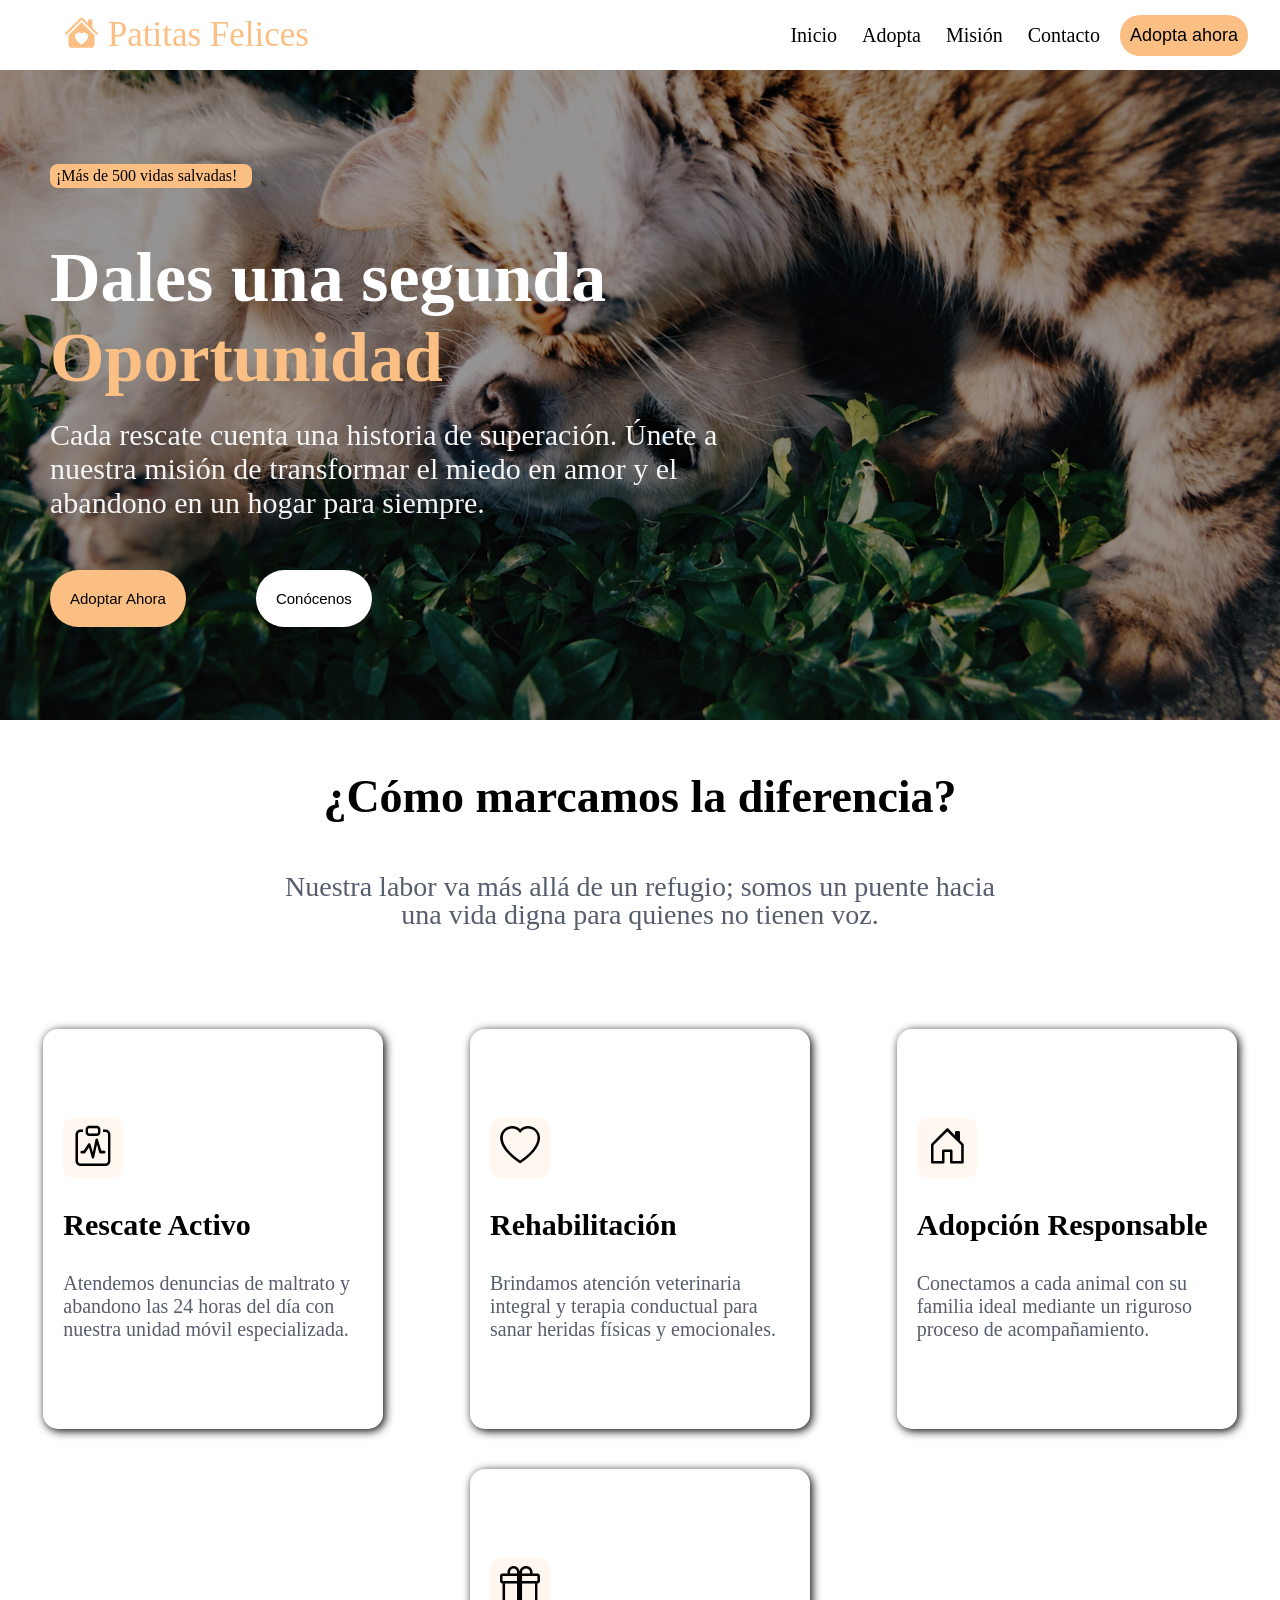
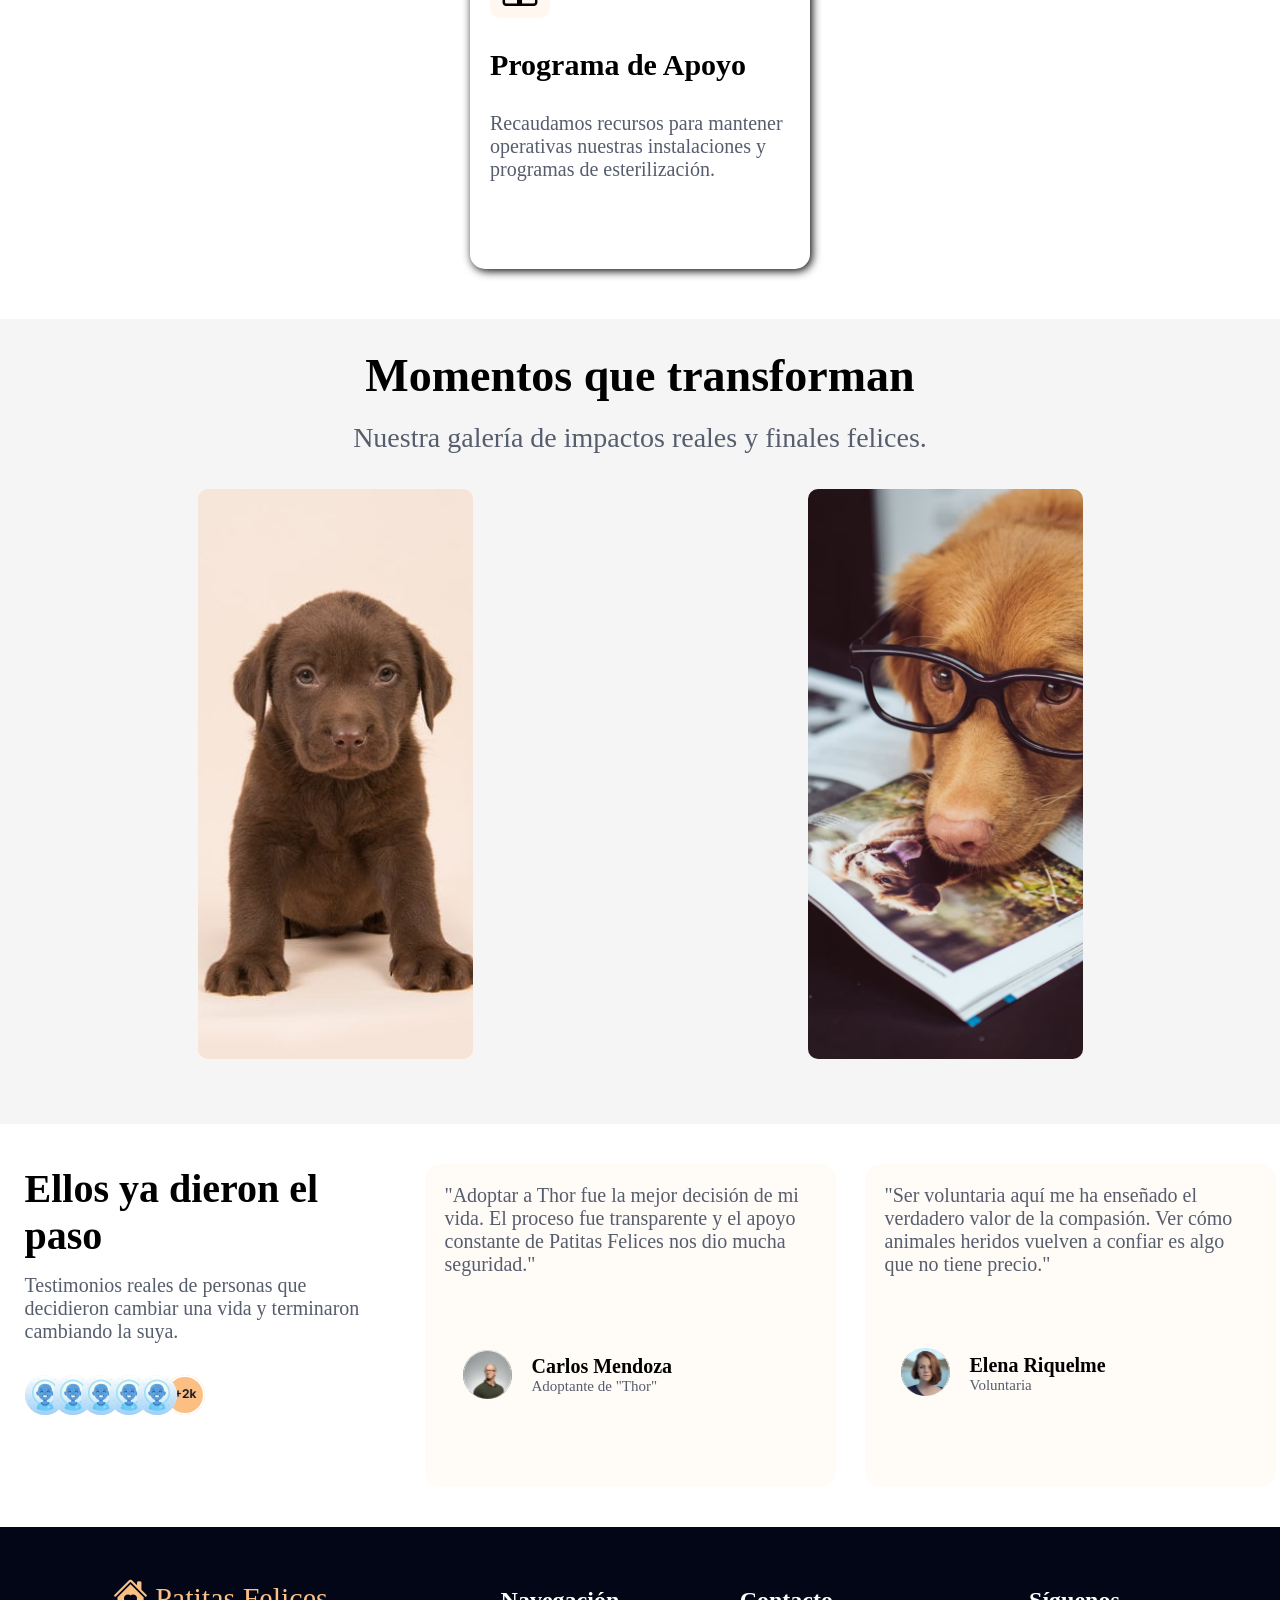
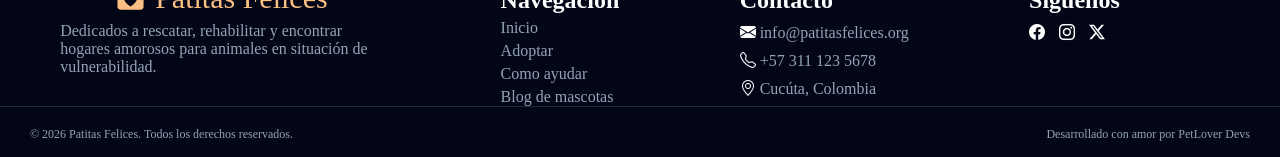
==== index.html @ 0e88d42f "Index Responsivo" ====
<!DOCTYPE html>
<html lang="es">

<head>
  <meta charset="UTF-8" />
  <meta name="viewport" content="width=device-width, initial-scale=1.0" />
  <link rel="stylesheet" href="/css/style.css" />
  <link rel="stylesheet" href="https://cdn.jsdelivr.net/npm/bootstrap-icons@1.13.1/font/bootstrap-icons.min.css" />
  <title>Patitas Felices</title>
</head>

<body>
  <header>
    <div class="titulo-nav">
        <i class="bi bi-house-heart-fill icon-nav"></i>
        Patitas Felices
      </div>
    <nav class="nav">
      
      <div class="enlaces-nav">
        <a href="index.html">Inicio</a>
        <a href="#">Adopta</a>
        <a href="mision.html#mision">Misión</a>
        <a href="#">Contacto</a>
      </div>

      <button class="btn-nav">Adopta ahora</button>
    </nav>

  </header>
  <div class="fondo-nav"></div>
  <main>
    <div class="img">
      <p class="p-1">¡Más de 500 vidas salvadas!</p>
      <h2 class="h2-1">Dales una segunda</h2>
      <h2 class="h2-2">Oportunidad</h2>
      <p class="p-2">
        Cada rescate cuenta una historia de superación. Únete a nuestra misión
        de transformar el miedo en amor y el abandono en un hogar para
        siempre.
      </p>
      <div class="cont-btn-main">
        <button class="btn-1">Adoptar Ahora</button>
        <button class="btn-2">Conócenos</button>
      </div>
    </div>

    <div class="cont-destacadas">
      <h2 class="titulo-principal">¿Cómo marcamos la diferencia?</h2>
      <p class="parrafo-principal">
        Nuestra labor va más allá de un refugio; somos un puente hacia una
        vida digna para quienes no tienen voz.
      </p>
      <div class="cont-tarjetas">
        <div class="tarjeta">
          <span><i class="bi bi-clipboard-pulse"></i></span>
          <h2>Rescate Activo</h2>
          <p>
            Atendemos denuncias de maltrato y abandono las 24 horas del día
            con nuestra unidad móvil especializada.
          </p>
        </div>
        <div class="tarjeta">
          <span><i class="bi bi-heart"></i></span>
          <h2>Rehabilitación</h2>
          <p>
            Brindamos atención veterinaria integral y terapia conductual para
            sanar heridas físicas y emocionales.
          </p>
        </div>

        <div class="tarjeta">
          <span><i class="bi bi-house-door"></i></span>
          <h2>Adopción Responsable</h2>
          <p>
            Conectamos a cada animal con su familia ideal mediante un riguroso
            proceso de acompañamiento.
          </p>
        </div>

        <div class="tarjeta">
          <span><i class="bi bi-gift"></i></span>
          <h2>Programa de Apoyo</h2>
          <p>
            Recaudamos recursos para mantener operativas nuestras
            instalaciones y programas de esterilización.
          </p>
        </div>
      </div>
    </div>
    <div class="cont-carrusel">

      <h2>Momentos que transforman</h2>
      <p>Nuestra galería de impactos reales y finales felices.</p>
      <div class="cont-imgs">
        <div class="img-1"></div>

        <div class="cont-img">
          <div class="img-2"></div>
          <div class="img-3"></div>
        </div>
        <div class="img-4"></div>
      </div>


    </div>
    </div>

    <section class="testimonios">

      <div class="cont-principal-test">
        <h2>Ellos ya dieron el paso</h2>
        <p>Testimonios reales de personas que decidieron cambiar una vida y terminaron cambiando la suya.</p>
        <img src="/img/visily-container.png" alt="">
      </div>

      <div class="cont-tarjeta-test">
        <p>"Adoptar a Thor fue la mejor decisión de mi vida. El proceso fue transparente y el apoyo constante de Patitas
          Felices nos dio mucha seguridad."</p>
        <div class="cont-persona">
          <img src="/img/visily-avatar.png" alt="">
          <span>
            <h4>Carlos Mendoza</h4>
            <p>Adoptante de "Thor"</p>
          </span>
        </div>
      </div>

      <div class="cont-tarjeta-test">
        <p>"Ser voluntaria aquí me ha enseñado el verdadero valor de la compasión. Ver cómo animales heridos vuelven a
          confiar es algo que no tiene precio."</p>
        <div class="cont-persona">
          <img src="/img/visily-avatar2.png" alt="">
          <span>
            <h4>Elena Riquelme</h4>
            <p>Voluntaria</p>
          </span>
        </div>
      </div>

    </section>

  </main>
  <footer>

    <div class="cont-principal">

      <div class="cont-logo">
        <span><i class="bi bi-house-heart-fill icon-nav"></i> Patitas
          Felices</span>
        <p>
          Dedicados a rescatar, rehabilitar y encontrar hogares amorosos para
          animales en situación de vulnerabilidad.
        </p>
      </div>

      <div class="cont-nav">
        <h2>Navegación</h2>
        <a href="">Inicio</a>
        <a href="">Adoptar</a>
        <a href="">Como ayudar</a>
        <a href="">Blog de mascotas</a>
      </div>

      <div class="cont-contacto">
        <h2>Contacto</h2>
        <span><i class="bi bi-envelope-fill icon-redes"></i>
          info@patitasfelices.org</span>
        <span><i class="bi bi-telephone icon-redes"></i> +57 311 123 5678</span>
        <span><i class="bi bi-geo-alt icon-redes"></i> Cucúta, Colombia</span>
      </div>

      <div class="cont-redes">
        <h2>Síguenos</h2>
        <span>
          <a href="#"><i class="bi bi-facebook icon-redes"></i></a>
          <a href="#"><i class="bi bi-instagram icon-redes"></i></a>
          <a href="#"><i class="bi bi-twitter-x icon-redes"></i></a>
        </span>
      </div>

    </div>

    <hr />

    <div class="cont-derechAutor">
      <span>© 2026 Patitas Felices. Todos los derechos reservados.</span>
      <span>Desarrollado con amor por PetLover Devs</span>
    </div>

  </footer>
  <div class="fondo-nav-cel"></div>
</body>

</html>
---- css/style.css ----
* {
    margin: 0;
    padding: 0;
}

body {
    background-color: white
}

hr {
    border: none;
    height: 1px;
    background-color: #1E293B;
}

button,
a {
    cursor: pointer;
    text-decoration: none;
}

.fondo-nav {
    background-color: white;
    height: 70px;
    width: 100%;
}

header {
    width: 100%;
    height: 70px;
    background-color: rgba(255, 255, 255, 0.5);
    display: flex;
    align-items: center;
    position: fixed;
    justify-content: space-between;
}

.nav {

    display: flex;
    width: 50%;
    height: 70px;
    align-items: center;
    justify-content: flex-end;
    gap: 15px;
}

.btn-nav {
    background-color: #FCBF83;
    border-radius: 20px;
    padding: 10px 10px;
    border: none;
    margin-right: 5%;
    font-size: 18px;
}

.btn-nav:hover {
    transform: scale(0.9);
    color: white;
    box-shadow: 0 3px 5px gray;
}

.icon-nav {
    color: #FCBF83;
    font-size: 35px;
}

.titulo-nav {
    color: #FCBF83;
    font-size: 35px;
    margin-left: 5%;
}

.enlaces-nav {
    display: flex;
    gap: 15px;
}

.enlaces-nav a {
    text-decoration: none;
    font-size: 20px;
    color: black;
    padding: 3px 5px;

}

.enlaces-nav a:hover {
    background-color: #FCBF83;
    border-radius: 20px;
    padding: 3px 5px;


}

.img {
    width: 100%;
    height: 650px;

    background:
        linear-gradient(rgba(0, 0, 0, 0.4), rgba(0, 0, 0, 0.4)),
        url("/img/img-fondo1.png");
    background-size: cover;
    background-repeat: no-repeat;
    background-position: center;
    display: flex;
    flex-direction: column;
    justify-content: center;
}

.img p,
.img h2 {
    margin-left: 50px;
}

.img .p-1 {
    background-color: #FCBF83;
    max-width: 190px;
    border-radius: 8px;
    padding: 3px 6px;
    margin-bottom: 50px;
}

.img .p-2 {
    max-width: 700px;
    color: whitesmoke;
    font-size: 30px;
}

.img h2 {
    color: white;
    font-size: 70px;
}


.img .h2-2 {
    color: #FCBF83;
    margin-bottom: 20px;
}

.cont-btn-main {
    margin-top: 50px;
    display: flex;
    gap: 70px;
    margin-left: 50px;
}

.img button {
    display: inline;
    max-width: 150px;
    background-color: #FCBF83;
    border: none;
    border-radius: 30px;
    padding: 20px 20px;
    font-size: 15px;
}

.img button:hover {
    transform: scale(1.1);
    box-shadow: 0 4px 2px white;
}

.img .btn-2 {
    background-color: white;
}

.img .btn-2:hover {
    box-shadow: 0 4px 2px #FCBF83;
}

footer {
    width: 100%;
    background-color: #020617;
}

.cont-principal .cont-nav {
    display: flex;
    align-items: center;
    flex-direction: column;
    align-items: flex-start;
    gap: 5px;
}

.cont-nav a {
    color: white;
}

footer .cont-principal {
    width: 100%;
    color: white;
    display: flex;
    justify-content: space-around;
    align-items: baseline;
}

.cont-logo {
    width: 25%;
    margin-top: 50px;
    display: flex;
    flex-direction: column;
    gap: 5px;
}

.cont-logo p,
.cont-nav a,
.cont-contacto span {
    color: #94A3B8;
}

.cont-logo span {
    color: #FCBF83;
    font-size: 30px;
    align-self: center;
}

.cont-contacto {
    display: flex;
    flex-direction: column;
    gap: 10px;
}

.cont-redes {
    margin-right: 100px;
    display: flex;
    flex-direction: column;
    gap: 10px;
}

.cont-redes span a {
    margin-right: 10px;
}

.icon-redes {
    color: white;
}

.cont-derechAutor {
    width: 100%;
    height: 50px;
    color: white;
    display: flex;
    justify-content: space-between;
    flex-wrap: wrap;

}

.cont-derechAutor span {
    margin: 20px 30px;
    font-size: 12px;
    color: #94A3B8;
}

.cont-destacadas {
    background-color: white;
}

.cont-destacadas .titulo-principal,
.cont-destacadas .parrafo-principal {
    text-align: center;
    padding-top: 50px;
}

.cont-destacadas .titulo-principal {
    font-size: 46px;
}

.cont-destacadas .parrafo-principal {
    max-width: 718px;
    margin: 0 auto;
    font-size: 28px;
    line-height: 28px;
    color: #565D6DFF;
}

.cont-tarjetas {
    margin-top: 100px;
    width: 100%;
    min-height: 500px;
    display: flex;
    flex-direction: row;
    justify-content: space-around;
    flex-wrap: wrap;
    row-gap: 40px;
    padding-bottom: 50px;
}

.tarjeta {
    display: flex;
    flex-direction: column;
    justify-content: center;
    align-items: flex;
    width: 300px;
    height: 400px;
    background-color: white;
    padding: 0 20px;
    border-radius: 15px;
    box-shadow: 2px 2px 10px black;
    row-gap: 30px;

}

.tarjeta:hover {
    transform: scale(0.95);
}

.tarjeta h2 {
    font-size: 30px;
}

.tarjeta p {
    font-size: 20px;
    color: #565D6DFF;
}

.tarjeta span {
    display: flex;
    align-items: center;
    justify-content: center;
    width: 60px;
    height: 60px;
    border-radius: 10px;
    background-color: #FFF7F0FF;
}

.tarjeta span i {
    font-size: 40px;
}

.cont-img {
    display: flex;
    flex-direction: column;
    gap: 20px;
    height: 570px;
}

.cont-imgs {
    width: 100%;
    height: 600px;
    display: flex;
    flex-direction: row;
    justify-content: center;
    align-items: center;
    gap: 30px;
}

.cont-carrusel .img-4 {
    width: 275px;
    height: 570px;
    background-image: url("/img/img-dog4.png");
    background-size: cover;
    background-repeat: no-repeat;
    background-position: center;
    border-radius: 10px;
}

.cont-carrusel {
    display: flex;
    flex-direction: column;
    justify-content: center;
    align-items: center;
    gap: 20px;
    background-color: whitesmoke;
    padding-bottom: 50px;
}

.cont-carrusel h2 {
    padding-top: 30px;
    font-size: 46px;
    text-align: center;
}

.cont-carrusel p {
    font-size: 28px;
    color: #565D6DFF;
    text-align: center;
}

.cont-carrusel .img-1 {
    width: 275px;
    height: 570px;
    background-image: url("/img/img-dog1.jpg");
    background-size: cover;
    background-repeat: no-repeat;
    background-position: center;
    border-radius: 10px;
}

.cont-carrusel .img-2 {
    width: 275px;
    height: 275px;
    animation: carrusel-img2 5s linear infinite;
    animation-direction: alternate;
    background-repeat: no-repeat;
    border-radius: 10px;
}

.cont-carrusel .img-3 {
    width: 275px;
    height: 275px;
    animation: carrusel-img3 5s linear infinite;
    animation-direction: alternate;
    background-repeat: no-repeat;
    border-radius: 10px;
}

.testimonios {
    width: 100%;
    background-color: white;
    padding: 40px 0;
    display: flex;
    justify-content: space-around;
    align-items: baseline;
    flex-wrap: wrap;
    gap: 20px;
}

.cont-tarjeta-test {
    width: 371px;
    height: 283px;
    padding: 20px;
    display: flex;
    flex-direction: column;
    align-items: flex-start;
    background-color: #FFF7F080;
    border-radius: 16px;
    gap: 55px;
}

.cont-tarjeta-test:hover {
    transform: scale(0.98);
    box-shadow: 2px 2px 10px black;
}

.cont-tarjeta-test p,
.cont-principal-test p {
    font-size: 20px;
    color: #565D6DFF;
}

.cont-principal-test h2 {
    font-size: 40px;
}

.cont-principal-test {
    width: 371px;
    height: 283px;
    margin-left: 20px;
    display: flex;
    flex-direction: column;
    align-items: flex-start;
    gap: 15px;
}

.cont-persona {
    display: flex;
    align-items: center;
}

.cont-persona h4 {
    font-size: 20px;
}

.cont-persona p {
    font-size: 15px;
}

.cont-mision-vision {
    padding: 50px 0;
    width: 100%;
    display: flex;
    justify-content: space-evenly;
    background-color: white;
}

.cont-mision-vision .cont-contenido {
    width: 550px;
}

.cont-mision-vision .cont-contenido h2 {
    font-size: 48px;
}

.cont-mision-vision .cont-contenido span h3 {
    display: inline;
    padding-left: 20px;
    font-size: 25px;
}

.cont-mision-vision .cont-contenido p {
    max-width: 450px;
    padding-left: 38px;
    color: #565D6D;
    font-size: 18px;
}

.cont-img-principal {
    width: 525px;
    height: 465px;
    background-image: url("/img/img-mision.png");
    background-repeat: no-repeat;
    background-position: center;
    border-radius: 15px;

}

.check-circle {
    color: #FCBF83;
}

.cont-mision-vision .cont-contenido {
    display: flex;
    flex-direction: column;
    gap: 15px;
}

.nav-cel {
    display: none;
}

@media (max-width: 600px) {

    .img {
        width: 100%;
        height: 474px;

        background:
            linear-gradient(rgba(0, 0, 0, 0.4), rgba(0, 0, 0, 0.4)),
            url("/img/img-fondo2.png");
        background-size: cover;
        background-repeat: no-repeat;
        background-position: center;
        align-items: center;
    }

    .img p,
    .img h2 {
        margin-left: 0;
    }


    .img h2 {
        color: white;
        font-size: 10vw;
    }


    .img .h2-2 {
        margin-bottom: 0;
    }

    .img .p-1 {
        width: 100vw;
        padding: 5px 10px;
        align-self: flex-start;
        margin-left: 3vw;
    }

    .img .p-2 {
        margin-top: 20px;
        text-align: center;
        font-size: 4vw;
    }

    header {
        position: static;
    }

    .btn-nav {
        display: none;
    }

    .nav {
        position: fixed;
        display: flex;
        bottom: 0;
        width: 100%;
        background-color: white;
        height: 70px;
        justify-content: space-around;
        align-items: center;
        z-index: 100;
    }
    .fondo-nav-cel{
        width: 100%;
        height: 70px;
    }
    .fondo-nav {
        display: none;
    }

    header {
        height: 7vh;
    }

    .titulo-nav,
    .icon-nav {
        font-size: 7vw;
    }

    header {
        align-self: center;
    }

    .tarjeta {
        width: 70vw;
        height: 40vh;
    }

    .img-1,
    .img-4 {
        display: none;
    }

    .cont-btn-main {
        margin-top: 2vh;
        justify-content: space-between;
        gap: 10px;
        margin-left: 0;
    }

    .img button {
        width: 30vw;
        font-size: 3vw;
        padding: 3vw 2vh;
    }

    .cont-destacadas .titulo-principal {
        font-size: 10vw;
    }

    .cont-destacadas .parrafo-principal {
        width: 90vw;
        margin: 0 auto;
        font-size: 5vw;
        line-height: 3vh;
    }

    .cont-carrusel h2 {
        font-size: 10vw;
    }

    .cont-carrusel p {
        font-size: 5vw;
    }

    footer {
    }

    footer .cont-principal {
        width: 100%;
        flex-direction: column;
        justify-content: flex-start;
        align-items: center;
        height: 650px;
        gap: 50px;
    }

    .cont-logo {
        width: 100%;
    }

    .cont-logo p {
        text-align: center;
    }

    .cont-nav,
    .cont-contacto,
    .cont-redes {
        align-self: flex-start;
        margin-left: 2vw;
        gap: 15px;
    }

    .cont-derechAutor {
        margin-top: 5px;
        justify-content: center;
        height: 55px;
    }

    .cont-derechAutor span {
        margin: 0;
    }
}

@keyframes carrusel-img2 {
    0% {
        background-image: url("/img/img-dog.png");
    }

    100% {
        background-image: url("/img/visily-image.png");
    }
}

@keyframes carrusel-img3 {
    0% {
        background-image: url("/img/img-dog2.png");
    }

    100% {
        background-image: url("/img/img-dog-3-2.png");
    }
}
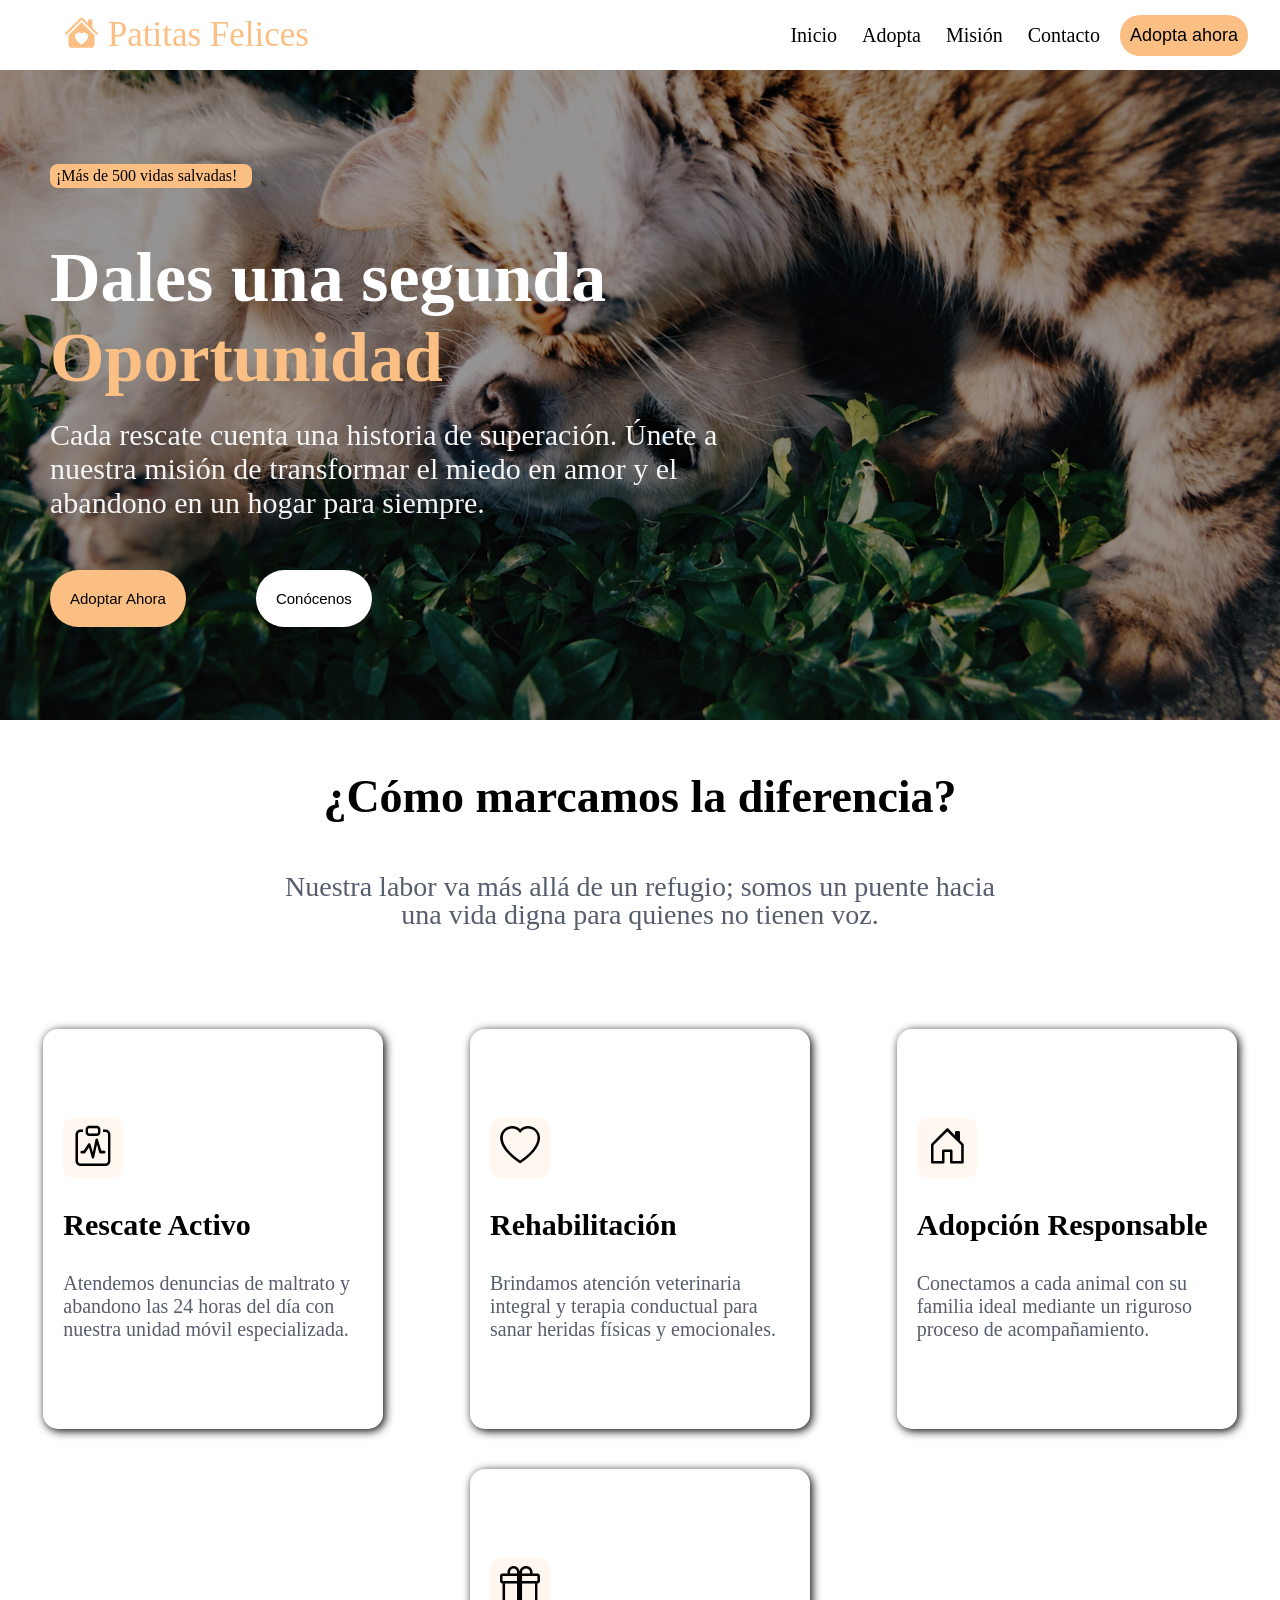
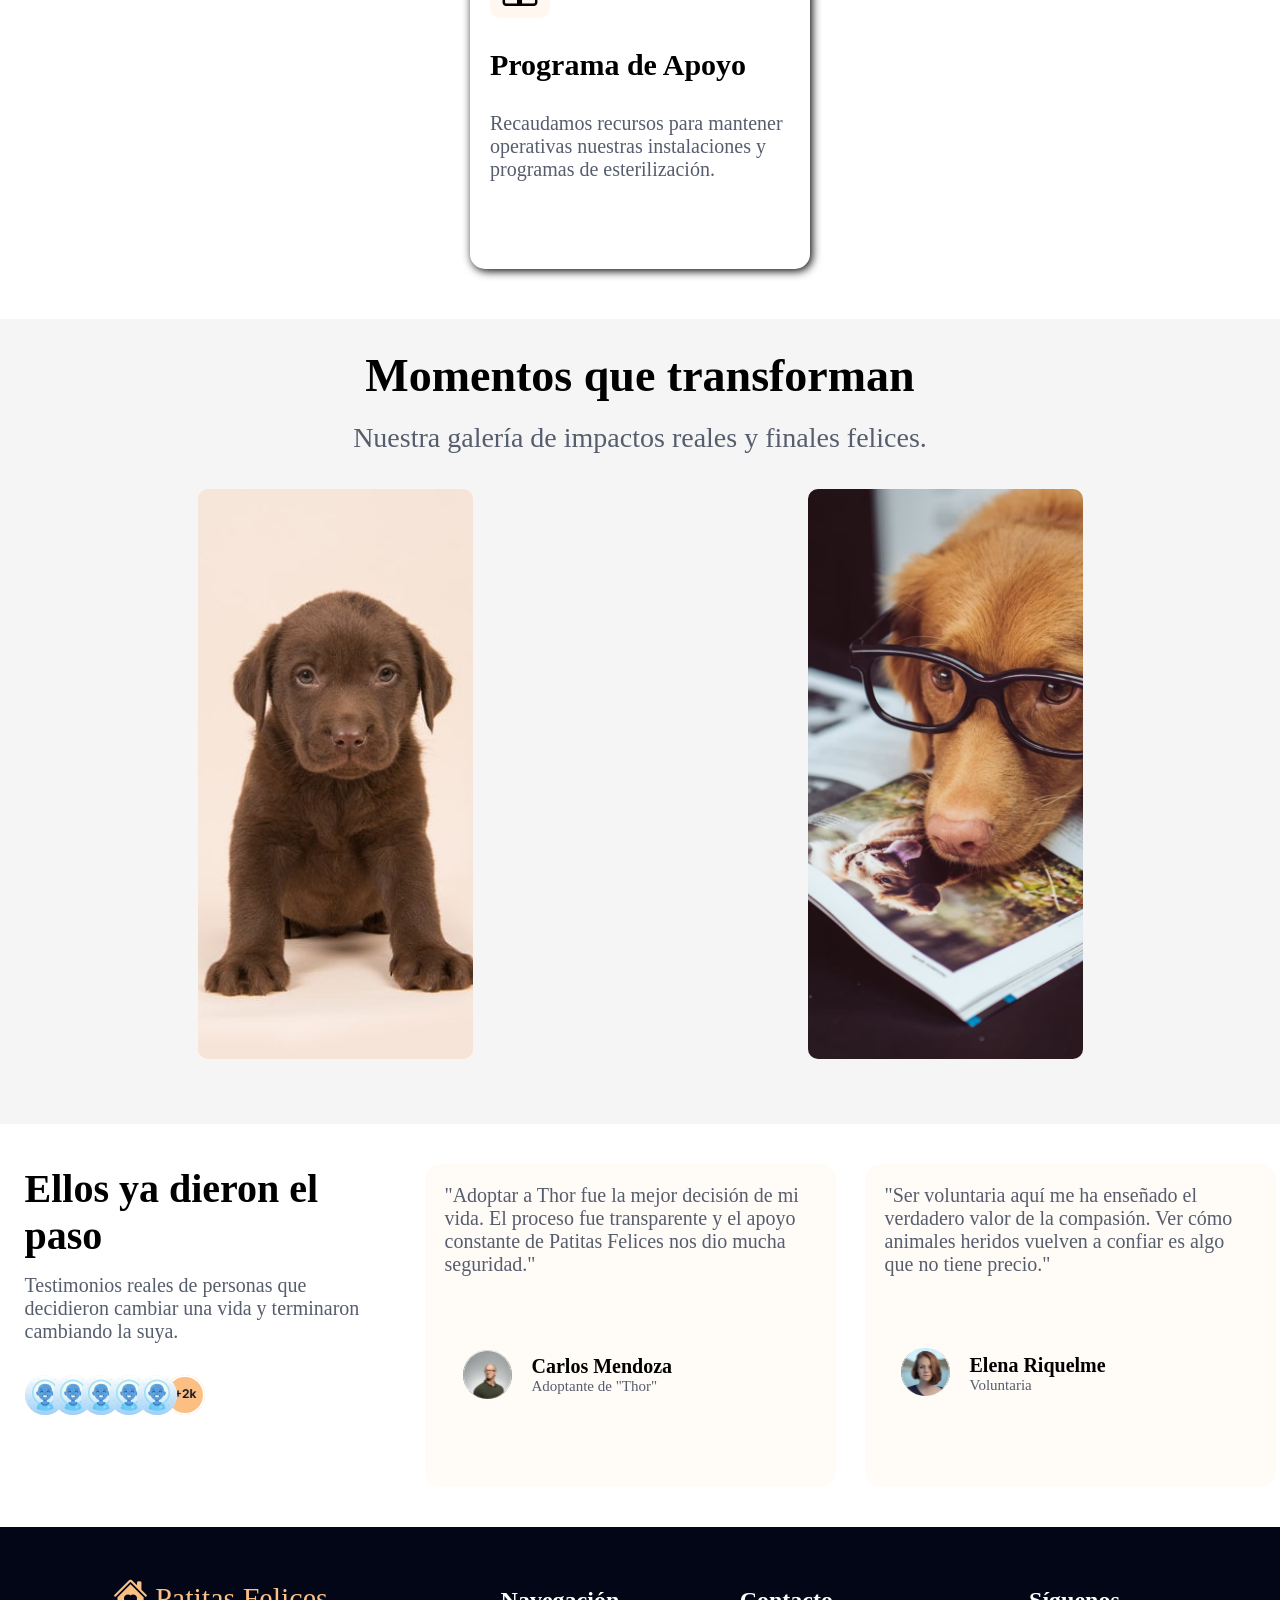
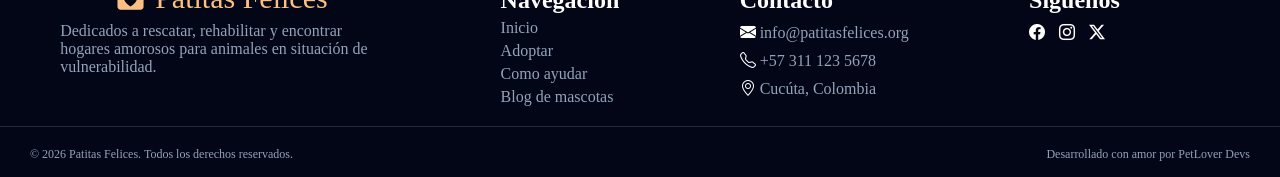
==== commit 3b03c1d6: "Mision  Responsivo" ====
--- a/index.html
+++ b/index.html
@@ -19,7 +19,7 @@
       
       <div class="enlaces-nav">
         <a href="index.html">Inicio</a>
-        <a href="#">Adopta</a>
+        <a href="adopcion.html">Adopta</a>
         <a href="mision.html#mision">Misión</a>
         <a href="#">Contacto</a>
       </div>
--- a/css/style.css
+++ b/css/style.css
@@ -178,6 +178,7 @@
     flex-direction: column;
     align-items: flex-start;
     gap: 5px;
+    margin-bottom: 20px;
 }
 
 .cont-nav a {
@@ -515,7 +516,65 @@
 .nav-cel {
     display: none;
 }
-
+.cont-adopcion{
+    padding: 35px 0;
+    width: 100%;
+    display: flex;
+    flex-direction: column;
+    align-items: flex-start;
+    justify-content: center;
+    gap: 20px;
+}
+.tarjetas-animales{
+    align-self: center;
+    display: grid;
+    width: 90vw;
+    grid-template-columns: repeat(
+        auto-fill, 
+        minmax(250px,1fr)
+        );
+    gap: 10px 10px;
+
+}
+.tarjeta-animal{
+    background-color: gray;
+    width: 100%;
+    height: 500px;
+    border-radius: 15px;
+}
+.img-adop{
+    height: 250px;
+    width: 100%;
+    background-size: cover;
+    background-position: center;
+    background-repeat: no-repeat;
+    border-top-right-radius: 15px;
+    border-top-left-radius: 15px;
+}
+.img-adop-1{
+    background-image: url("/img/adopcion/img-adop-1.png");
+}
+.img-adop-2{
+    background-image: url("/img/adopcion/img-adop-2.png");
+}
+.img-adop-3{
+    background-image: url("/img/adopcion/img-adop-3.png");
+}
+.img-adop-4{
+    background-image: url("/img/adopcion/img-adop-4.png");
+}
+.img-adop-5{
+    background-image: url("/img/adopcion/img-adop-5.png");
+}
+.img-adop-6{
+    background-image: url("/img/adopcion/img-adop-6.png");
+}
+.img-adop-7{
+    background-image: url("/img/adopcion/img-adop-7.png");
+}
+.img-adop-8{
+    background-image: url("/img/adopcion/img-adop-8.png");
+}
 @media (max-width: 600px) {
 
     .img {
@@ -579,10 +638,12 @@
         align-items: center;
         z-index: 100;
     }
-    .fondo-nav-cel{
+
+    .fondo-nav-cel {
         width: 100%;
         height: 70px;
     }
+
     .fondo-nav {
         display: none;
     }
@@ -642,8 +703,7 @@
         font-size: 5vw;
     }
 
-    footer {
-    }
+    footer {}
 
     footer .cont-principal {
         width: 100%;
@@ -679,6 +739,40 @@
     .cont-derechAutor span {
         margin: 0;
     }
+
+    .cont-mision-vision {
+        flex-direction: column;
+        justify-content: center;
+        align-items: center;
+        gap: 20px;
+    }
+
+    .cont-mision-vision .cont-contenido {
+        width: 85vw;
+    }
+
+    .cont-mision-vision .cont-contenido h2 {
+        font-size: 10vw;
+        text-align: center;
+    }
+
+    .cont-mision-vision .cont-contenido p {
+        width: 75vw;
+        font-size: 4vw;
+    }
+
+    .cont-mision-vision .cont-contenido span h3 {
+        font-size: 6vw;
+    }
+
+    .cont-img-principal {
+        width: 90vw;
+        height: 45vh;
+        background-image: url("/img/img-mision-2.png");
+        background-repeat: no-repeat;
+        background-position: center;
+        background-size: cover;
+    }
 }
 
 @keyframes carrusel-img2 {
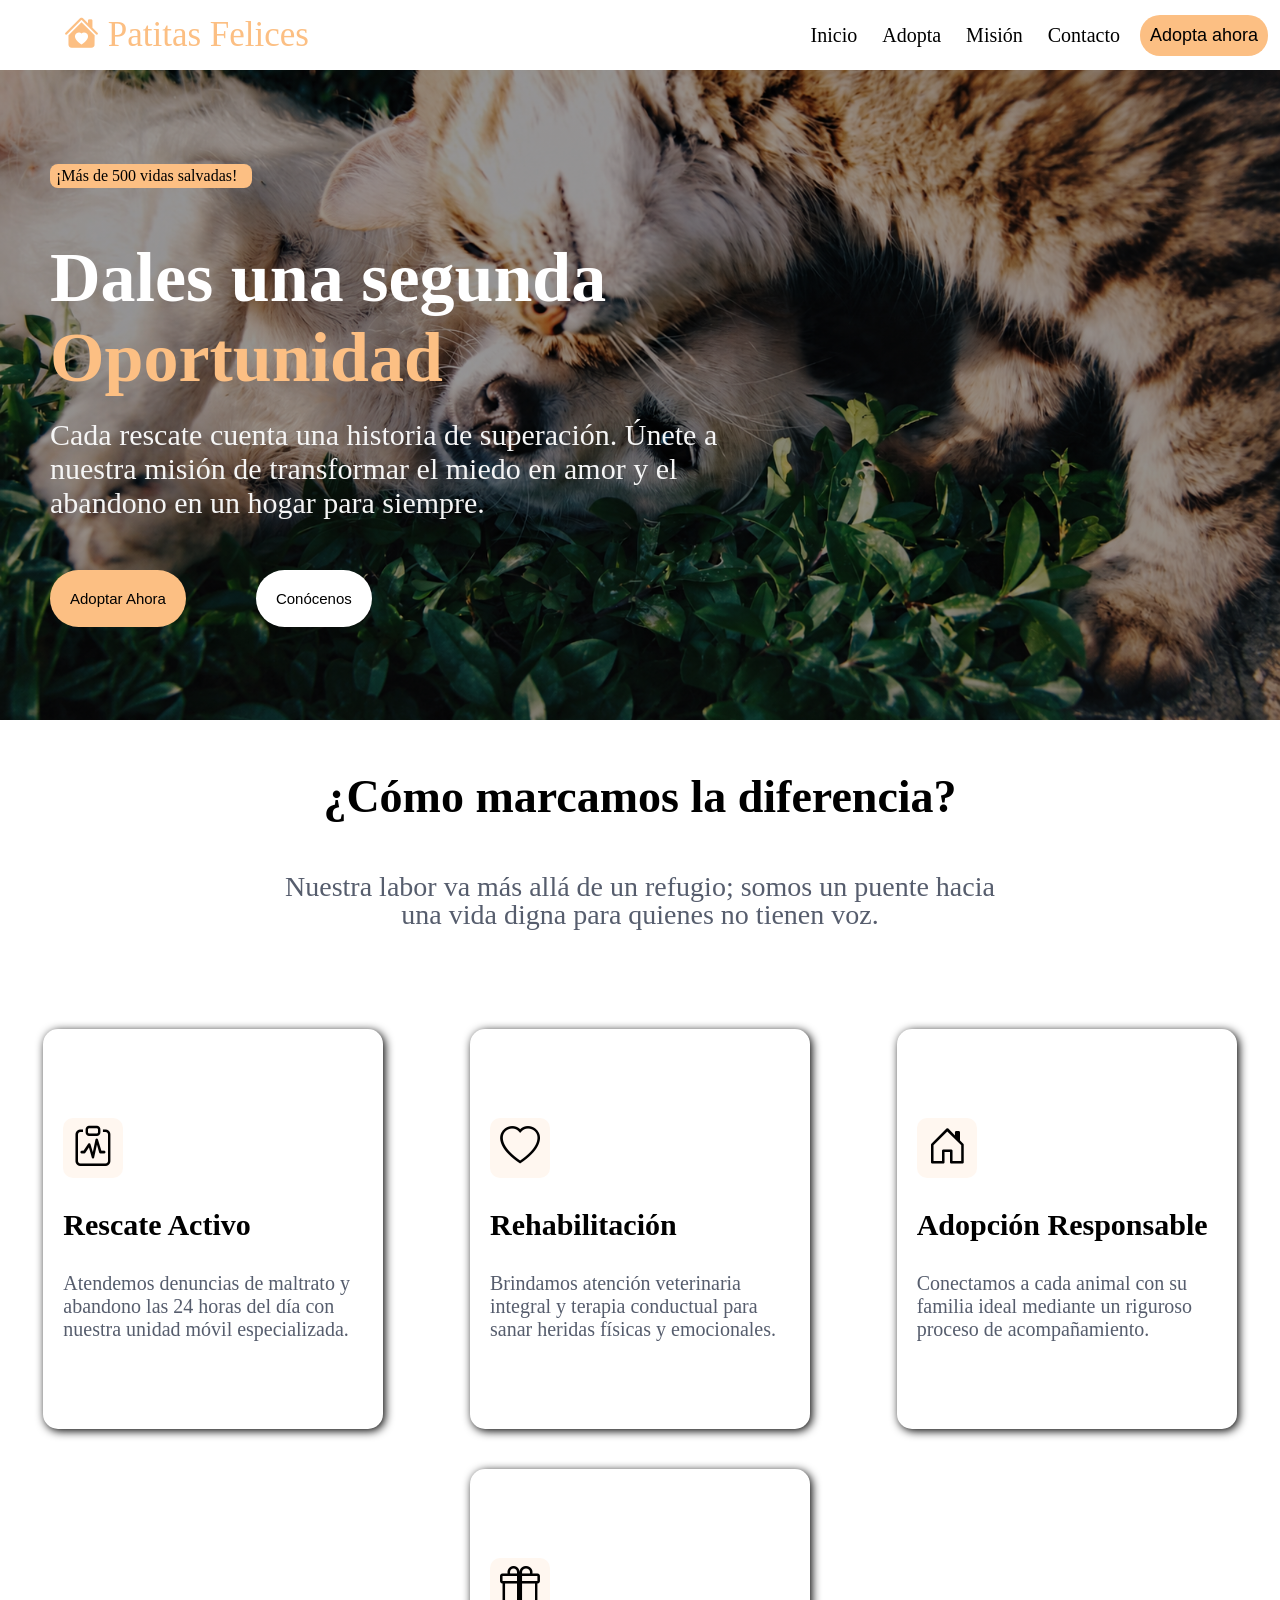
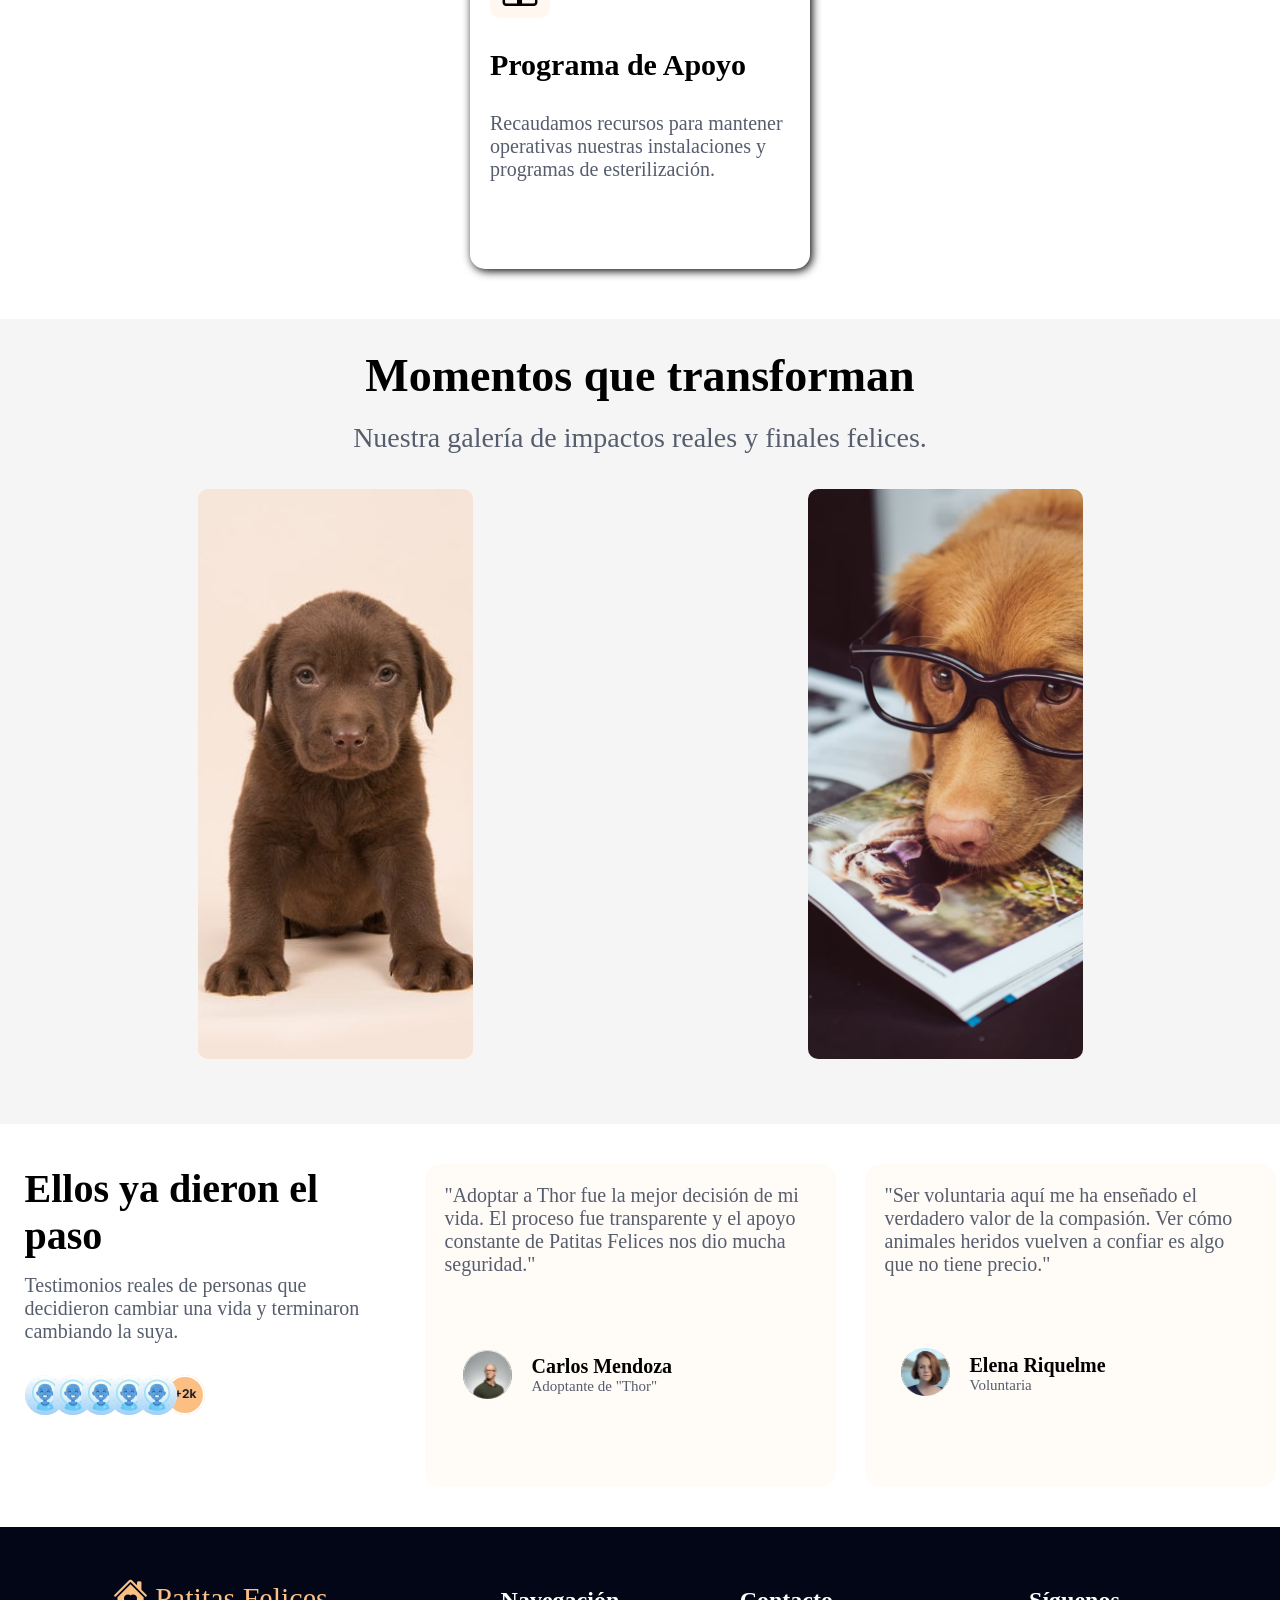
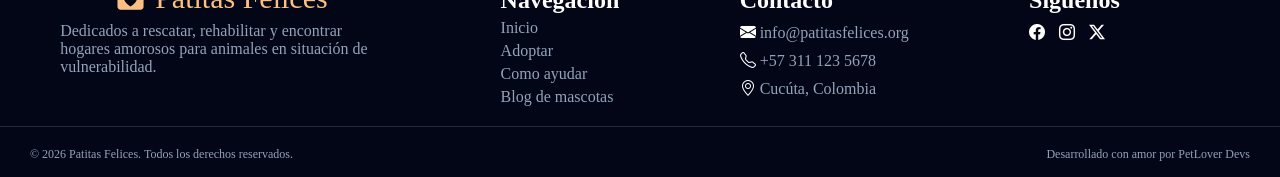
==== commit 18aea424: "Pagina Perfil Responsive" ====
--- a/index.html
+++ b/index.html
@@ -12,11 +12,11 @@
 <body>
   <header>
     <div class="titulo-nav">
-        <i class="bi bi-house-heart-fill icon-nav"></i>
-        Patitas Felices
-      </div>
+      <i class="bi bi-house-heart-fill icon-nav"></i>
+      Patitas Felices
+    </div>
     <nav class="nav">
-      
+
       <div class="enlaces-nav">
         <a href="index.html">Inicio</a>
         <a href="adopcion.html">Adopta</a>
@@ -24,7 +24,7 @@
         <a href="#">Contacto</a>
       </div>
 
-      <button class="btn-nav">Adopta ahora</button>
+      <a href="adopcion.html" class="btn-nav-a"><button class="btn-nav">Adopta ahora</button></a>
     </nav>
 
   </header>
@@ -40,8 +40,8 @@
         siempre.
       </p>
       <div class="cont-btn-main">
-        <button class="btn-1">Adoptar Ahora</button>
-        <button class="btn-2">Conócenos</button>
+        <a href="adopcion.html"><button class="btn-1">Adoptar Ahora</button></a>
+        <a href=""><button class="btn-2">Conócenos</button></a>
       </div>
     </div>
 
--- a/css/style.css
+++ b/css/style.css
@@ -33,6 +33,7 @@
     align-items: center;
     position: fixed;
     justify-content: space-between;
+    z-index: 100;
 }
 
 .nav {
@@ -43,6 +44,10 @@
     align-items: center;
     justify-content: flex-end;
     gap: 15px;
+}
+
+.btn-nav-a {
+    width: 140px;
 }
 
 .btn-nav {
@@ -516,33 +521,45 @@
 .nav-cel {
     display: none;
 }
-.cont-adopcion{
+
+.cont-adopcion {
     padding: 35px 0;
     width: 100%;
     display: flex;
     flex-direction: column;
-    align-items: flex-start;
+    align-items: center;
     justify-content: center;
     gap: 20px;
 }
-.tarjetas-animales{
+
+.tarjetas-animales {
     align-self: center;
     display: grid;
     width: 90vw;
-    grid-template-columns: repeat(
-        auto-fill, 
-        minmax(250px,1fr)
-        );
-    gap: 10px 10px;
-
-}
-.tarjeta-animal{
-    background-color: gray;
-    width: 100%;
-    height: 500px;
+    grid-template-columns: repeat(auto-fill,
+            minmax(250px, 300px));
+    gap: 50px;
+    justify-content: center;
+    align-items: center;
+    margin-top: 30px;
+}
+
+.tarjeta-animal {
+    background-color: white;
+    width: 100%;
+    height: 420px;
     border-radius: 15px;
-}
-.img-adop{
+    display: flex;
+    flex-direction: column;
+    gap: 20px;
+    box-shadow: 2px 2px 10px black;
+}
+
+.tarjeta-animal:hover {
+    transform: scale(0.95);
+}
+
+.img-adop {
     height: 250px;
     width: 100%;
     background-size: cover;
@@ -551,30 +568,258 @@
     border-top-right-radius: 15px;
     border-top-left-radius: 15px;
 }
-.img-adop-1{
+
+.img-adop p {
+    position: relative;
+    width: 100px;
+    top: 10px;
+    left: 10px;
+    background-color: #63E979;
+    border-radius: 10px;
+    padding: 3px 7px;
+    text-align: center;
+}
+
+.img-adop-3 p,
+.img-adop-7 p {
+    background-color: #F3F4F6;
+}
+
+.img-adop-1 {
     background-image: url("/img/adopcion/img-adop-1.png");
 }
-.img-adop-2{
+
+.img-adop-2 {
     background-image: url("/img/adopcion/img-adop-2.png");
 }
-.img-adop-3{
+
+.img-adop-3 {
     background-image: url("/img/adopcion/img-adop-3.png");
 }
-.img-adop-4{
+
+.img-adop-4 {
     background-image: url("/img/adopcion/img-adop-4.png");
 }
-.img-adop-5{
+
+.img-adop-5 {
     background-image: url("/img/adopcion/img-adop-5.png");
 }
-.img-adop-6{
+
+.img-adop-6 {
     background-image: url("/img/adopcion/img-adop-6.png");
 }
-.img-adop-7{
+
+.img-adop-7 {
     background-image: url("/img/adopcion/img-adop-7.png");
 }
-.img-adop-8{
+
+.img-adop-8 {
     background-image: url("/img/adopcion/img-adop-8.png");
 }
+
+.tarjeta-animal a {
+    align-self: center;
+    width: 70%;
+}
+
+.tarjeta-animal button {
+    background-color: #FCBF83;
+    width: 100%;
+    border: none;
+    border-radius: 15px;
+    padding: 10px 10px;
+
+}
+
+.tarjeta-animal span {
+    display: flex;
+    align-items: center;
+    gap: 15px;
+    padding-left: 8%;
+}
+
+.tarjeta-titulo p {
+    color: #FCBF83;
+    padding-right: 12%;
+}
+
+.tarjeta-titulo {
+    display: flex;
+    justify-content: space-between;
+}
+
+.tarjeta-descripcion p {
+    color: #565D6D;
+}
+
+button.tarjeta-adop {
+    color: #565D6D;
+    background-color: white;
+}
+
+.cont-adopcion>h2:first-of-type {
+    font-size: 46px;
+    text-align: center;
+}
+
+.cont-adopcion>p:first-of-type {
+    font-size: 28px;
+    text-align: center;
+    color: #565D6DFF;
+}
+
+.cont-perfil {
+    width: 100%;
+    display: flex;
+    justify-content: center;
+    align-items: center;
+    padding: 50px 0;
+    flex-wrap: wrap;
+    row-gap: 30px;
+}
+
+.img-perfil {
+    width: 584px;
+    height: 599px;
+    background-image: url("/img/perfil/img-perfil.png");
+    border-top-left-radius: 15px;
+    background-repeat: no-repeat;
+    background-size: cover;
+    background-position: center;
+}
+
+.perfil-ubicacion p {
+    display: inline;
+}
+
+.perfil-ubicacion-p-1 {
+    background-color: #E0FBE4;
+    color: #63E979;
+    padding: 3px 15px;
+    border-radius: 15px;
+}
+
+.perfil-ubicacion-p-2 {
+    color: #565D6D;
+}
+
+.cont-perfil h2 {
+    margin-top: 15px;
+    font-size: 46px;
+}
+
+.perfil-caracteristicas {
+    margin-top: 10px;
+    color: #565D6D;
+    font-size: 20px;
+}
+
+.info-perfil {
+    background-color: whitesmoke;
+    padding: 0 50px;
+    width: 584px;
+    height: 599px;
+    display: flex;
+    flex-direction: column;
+    justify-content: center;
+}
+
+.perfil-historia {
+    margin-top: 70px;
+}
+
+.perfil-historia h3,
+.perfil-historia p {
+    padding-left: 15px;
+}
+
+.perfil-historia h3 i {
+    color: #FCBF83;
+}
+
+.perfil-historia p {
+    color: #565D6D;
+    width: 80%;
+}
+
+.perfil-stats {
+    margin-top: 70px;
+    display: flex;
+    align-items: center;
+    gap: 100px;
+}
+
+.stat-item {
+    text-align: center;
+}
+
+.stat-item p {
+    font-size: 13px;
+    color: #565D6D;
+}
+
+.stat-item h4 {
+    font-size: 20px;
+
+}
+
+.perfil-acciones {
+    margin-top: 70px;
+    display: flex;
+    align-items: center;
+    gap: 30px;
+
+}
+
+.perfil-acciones i {
+    font-size: 30px;
+
+}
+
+.perfil-acciones button {
+    background-color: #FCBF83;
+    width: 70%;
+    padding: 15px 50px;
+    border: none;
+    font-size: 20px;
+    font-weight: 500;
+    border-radius: 10px;
+}
+
+.perfil-acciones button:hover {
+    transform: scale(0.95);
+    color: white;
+}
+
+.perfil-acciones i:active {
+    color: red;
+}
+
+@media(width < 1168px) {
+    .info-perfil {
+        align-items: center;
+    }
+
+    .perfil-acciones button {
+        width: 90%;
+    }
+    .perfil-historia h3{
+        text-align: center;
+    }
+    .perfil-historia h3,
+    .perfil-historia p {
+        padding-left: 0;
+    }
+
+    .perfil-historia p {
+        width: 85%;
+        margin: 0 auto;
+    }
+
+   
+
+}
+
 @media (max-width: 600px) {
 
     .img {
@@ -623,7 +868,7 @@
         position: static;
     }
 
-    .btn-nav {
+    .btn-nav-a {
         display: none;
     }
 
@@ -663,7 +908,6 @@
 
     .tarjeta {
         width: 70vw;
-        height: 40vh;
     }
 
     .img-1,
@@ -703,7 +947,6 @@
         font-size: 5vw;
     }
 
-    footer {}
 
     footer .cont-principal {
         width: 100%;
@@ -726,7 +969,7 @@
     .cont-contacto,
     .cont-redes {
         align-self: flex-start;
-        margin-left: 2vw;
+        margin-left: 5vw;
         gap: 15px;
     }
 
@@ -773,6 +1016,50 @@
         background-position: center;
         background-size: cover;
     }
+
+    .img-perfil {
+        width: 80vw;
+        height: 500px;
+        border-radius: 15px;
+    }
+
+    .info-perfil {
+        padding: 0;
+        width: 80vw;
+        align-items: center;
+    }
+
+    .perfil-stats {
+        align-items: baseline;
+        gap: 10vw;
+    }
+
+    .perfil-acciones {
+        gap: 5vw;
+
+    }
+
+    .perfil-acciones button {
+        width: 90%;
+    }
+    .perfil-historia p {
+        font-size: 4vw
+    }
+    .perfil-historia h3{
+        font-size: 5vw;
+    }
+    .perfil-ubicacion,.perfil-caracteristicas{
+        font-size: 4vw;
+}
+.info-perfil h2{
+    font-size: 10vw;
+}
+.stat-item p{
+    font-size: 3.5vw;
+}
+.stat-item h4{
+    font-size: 4.5vw;
+}
 }
 
 @keyframes carrusel-img2 {
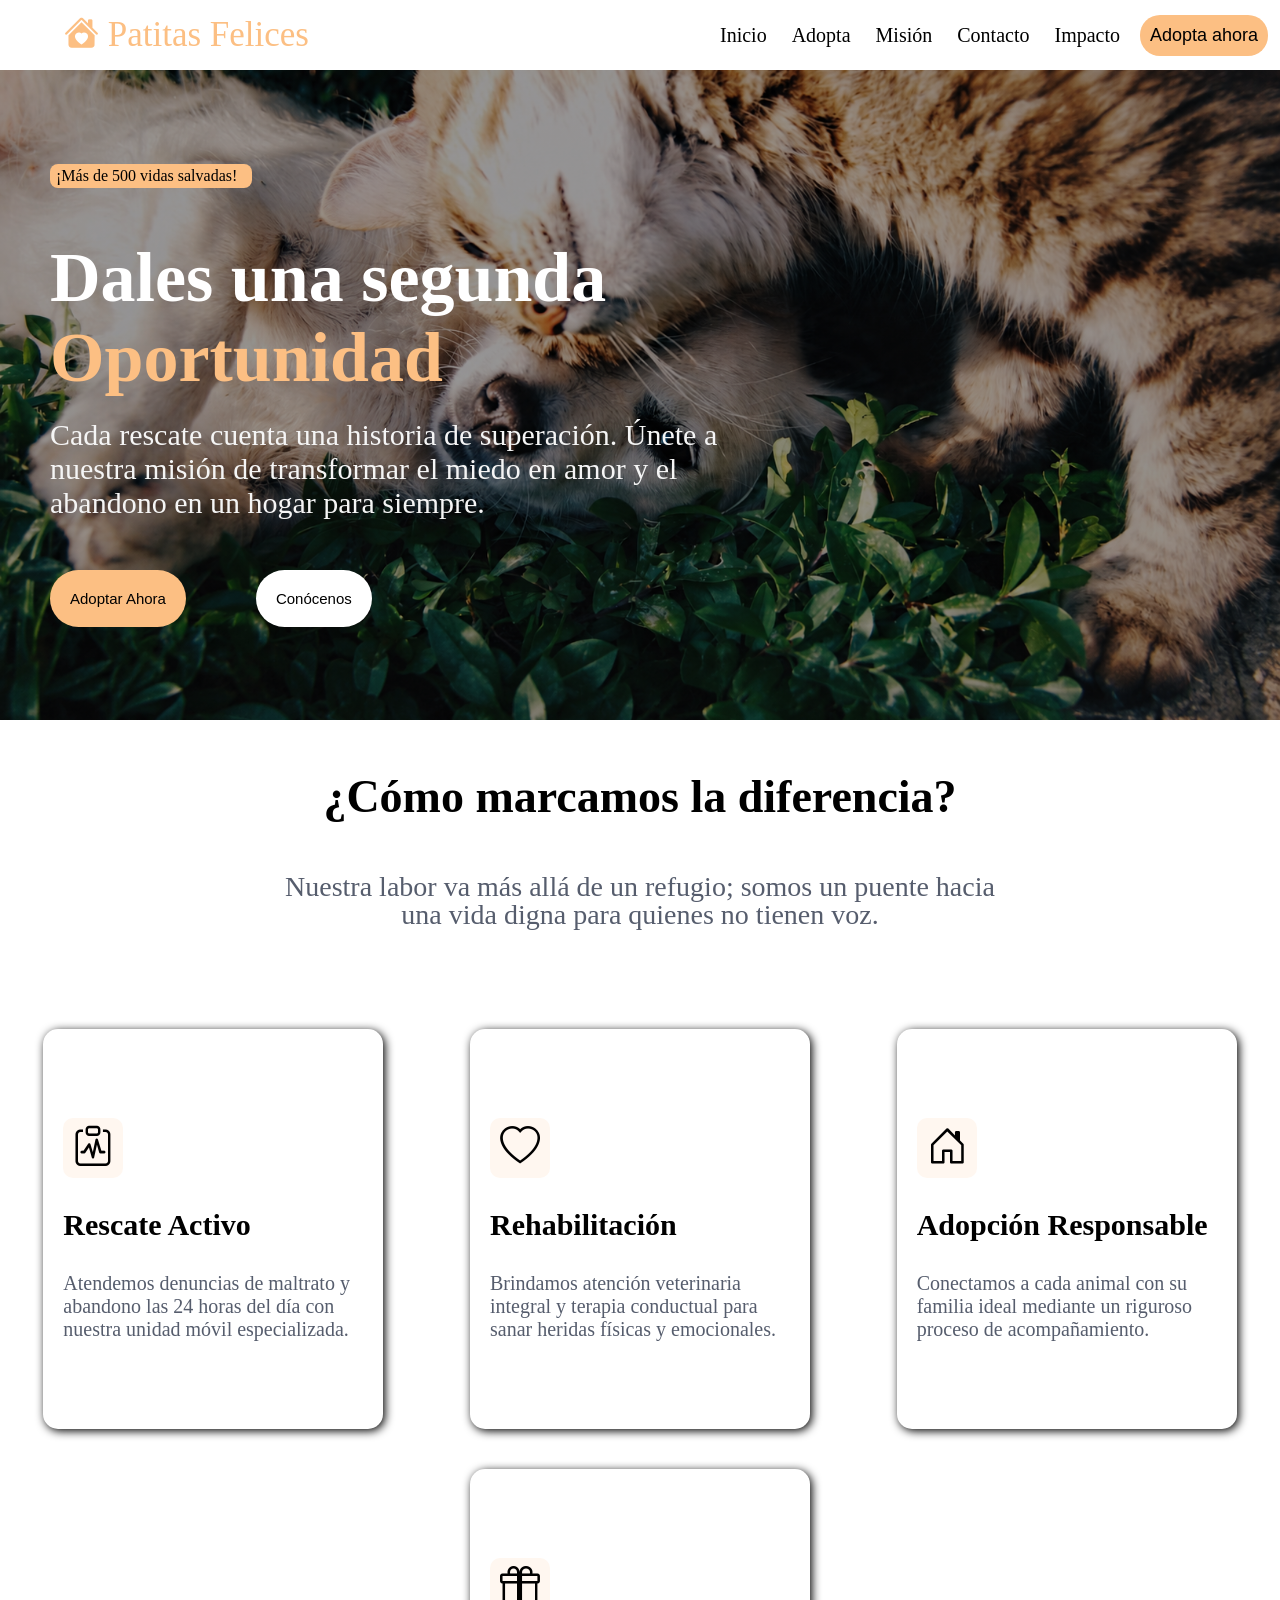
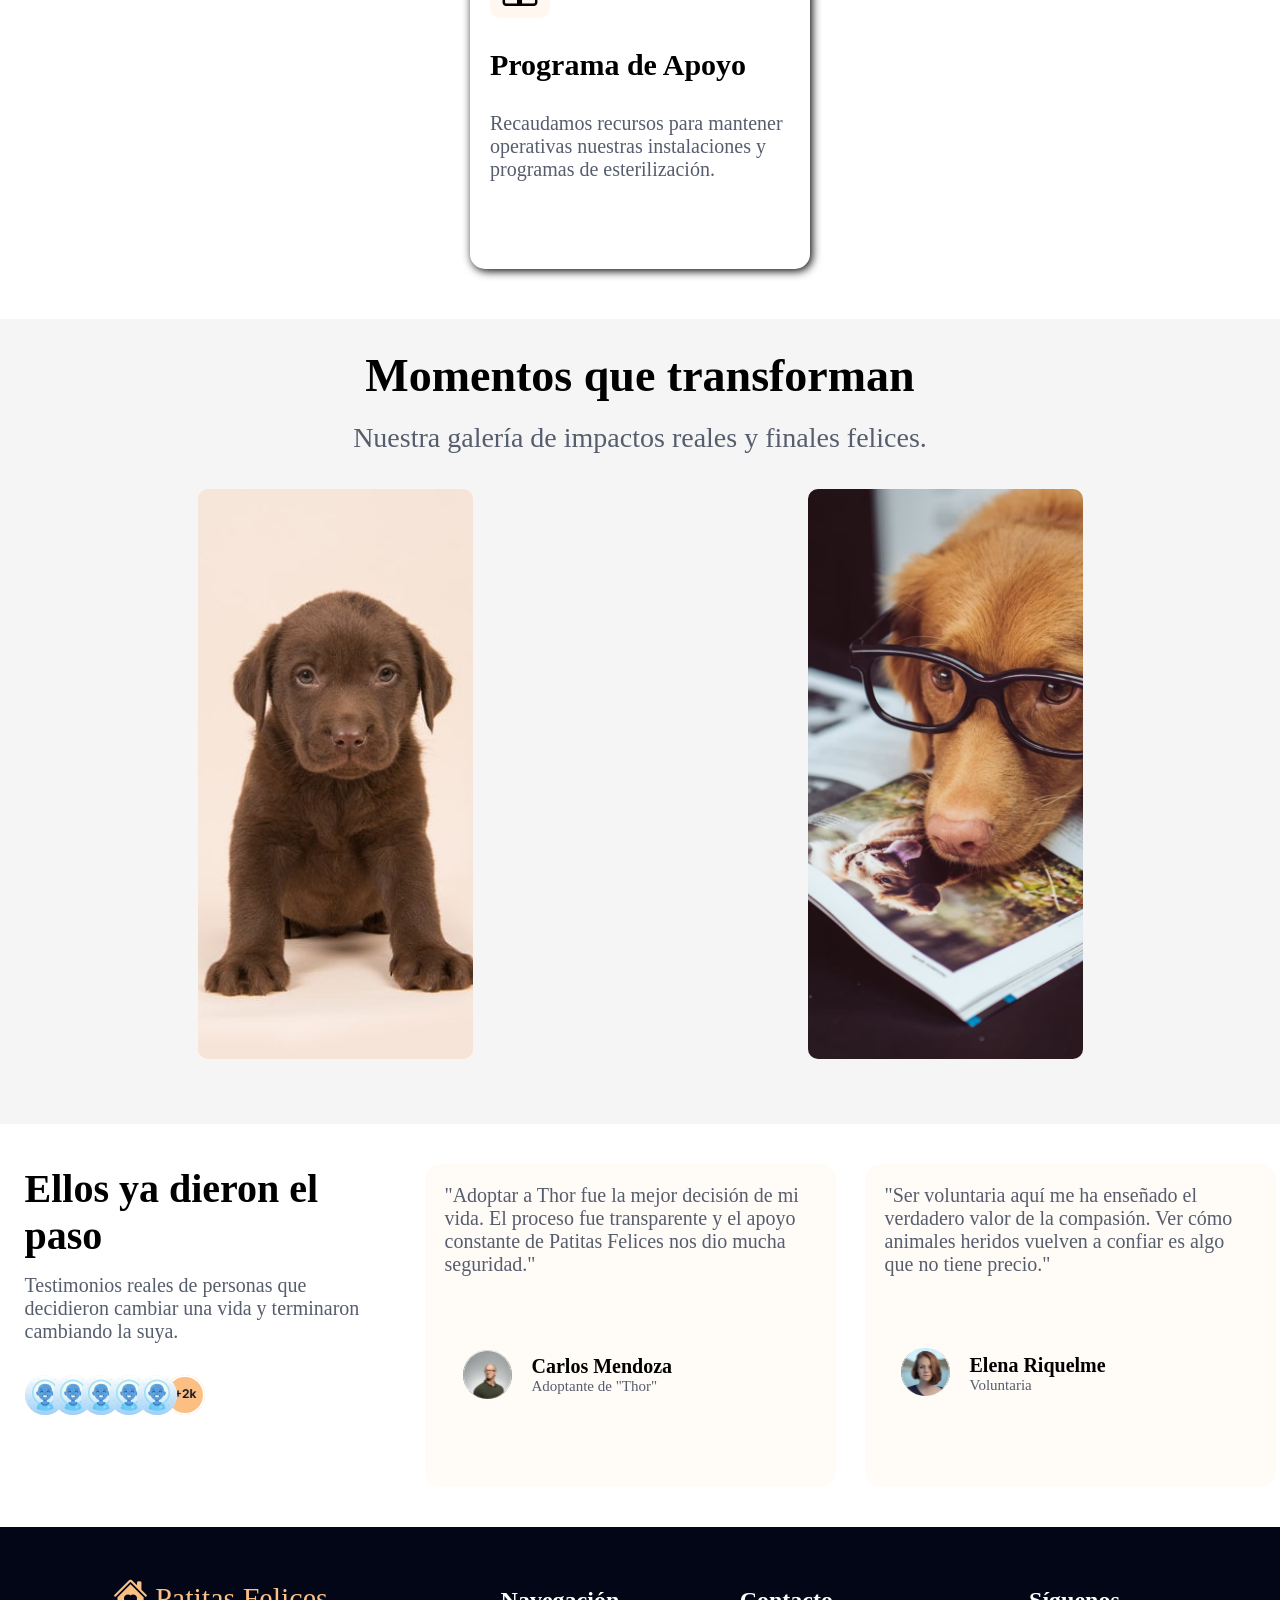
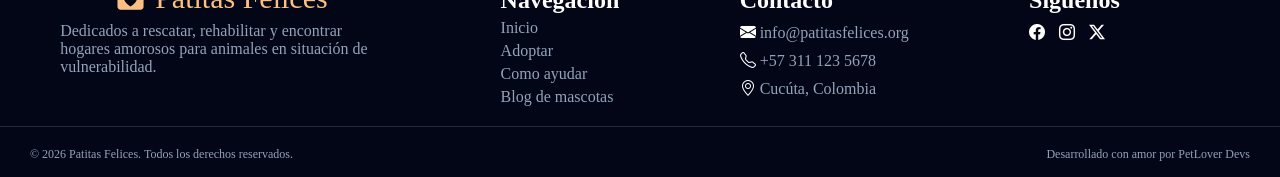
==== commit 79b48f05: "Nueva Pagina creada 'Impacto'" ====
--- a/index.html
+++ b/index.html
@@ -16,15 +16,32 @@
       Patitas Felices
     </div>
     <nav class="nav">
-
       <div class="enlaces-nav">
-        <a href="index.html">Inicio</a>
-        <a href="adopcion.html">Adopta</a>
-        <a href="mision.html#mision">Misión</a>
-        <a href="#">Contacto</a>
-      </div>
-
-      <a href="adopcion.html" class="btn-nav-a"><button class="btn-nav">Adopta ahora</button></a>
+        <span>
+          <i class="bi bi-heart"></i>
+          <a href="index.html">Inicio</a>
+        </span>
+        <span>
+          <i class="bi bi-search-heart"></i>
+          <a href="adopcion.html">Adopta</a>
+        </span>
+        <span>
+          <i class="bi bi-award"></i>
+          <a href="mision.html#mision">Misión</a>
+        </span>
+        <span>
+          <i class="bi bi-info-circle"></i>
+          <a href="contacto.html">Contacto</a>
+        </span>
+        <span>
+          <i class="bi bi-bar-chart"></i>
+          <a href="impacto.html">Impacto</a>
+        </span>
+      </div>
+
+      <a href="adopcion.html" class="btn-nav-a"
+        ><button class="btn-nav">Adopta ahora</button></a
+      >
     </nav>
 
   </header>
@@ -41,7 +58,7 @@
       </p>
       <div class="cont-btn-main">
         <a href="adopcion.html"><button class="btn-1">Adoptar Ahora</button></a>
-        <a href=""><button class="btn-2">Conócenos</button></a>
+        <a href="mision.html#mision"><button class="btn-2">Conócenos</button></a>
       </div>
     </div>
 
@@ -156,13 +173,13 @@
 
       <div class="cont-nav">
         <h2>Navegación</h2>
-        <a href="">Inicio</a>
-        <a href="">Adoptar</a>
-        <a href="">Como ayudar</a>
-        <a href="">Blog de mascotas</a>
-      </div>
-
-      <div class="cont-contacto">
+        <a href="index.html">Inicio</a>
+        <a href="adopcion.html">Adoptar</a>
+        <a href="contacto.html">Como ayudar</a>
+        <a href="adopcion.html">Blog de mascotas</a>
+      </div>
+
+      <div class="cont-contacto-footer">
         <h2>Contacto</h2>
         <span><i class="bi bi-envelope-fill icon-redes"></i>
           info@patitasfelices.org</span>
--- a/css/style.css
+++ b/css/style.css
@@ -80,7 +80,9 @@
     display: flex;
     gap: 15px;
 }
-
+.enlaces-nav i{
+    display: none;
+}
 .enlaces-nav a {
     text-decoration: none;
     font-size: 20px;
@@ -208,7 +210,7 @@
 
 .cont-logo p,
 .cont-nav a,
-.cont-contacto span {
+.cont-contacto-footer span {
     color: #94A3B8;
 }
 
@@ -218,7 +220,13 @@
     align-self: center;
 }
 
-.cont-contacto {
+.cont-contacto-footer {
+    display: flex;
+    flex-direction: column;
+    gap: 10px;
+}
+
+.cont-contacto-footer {
     display: flex;
     flex-direction: column;
     gap: 10px;
@@ -795,6 +803,302 @@
     color: red;
 }
 
+.cont-contacto {
+    width: 100%;
+    display: flex;
+    justify-content: center;
+    border-radius: 20px;
+    margin: 50px 0;
+}
+
+.contacto-info {
+    background-color: #020617;
+    min-width: 280px;
+    width: 300px;
+    height: 500px;
+    display: flex;
+    flex-direction: column;
+    align-items: baseline;
+    row-gap: 30px;
+    border-radius: 15px 0 0 15px;
+}
+
+.contacto-info h2 {
+    color: white;
+    font-size: 46px;
+    margin: 30px 0 0 30px;
+}
+
+.contacto-info .contacto-descripcion {
+    color: #94A3B8;
+    font-size: 16px;
+    width: 70%;
+}
+
+.contacto-datos {
+    display: flex;
+    flex-direction: column;
+    gap: 30px;
+}
+
+.contacto-item {
+    display: flex;
+    gap: 10px;
+}
+
+.contacto-item p {
+    color: white;
+}
+
+.contacto-icono i {
+    font-size: 15px;
+    color: #FCBF83;
+}
+
+.contacto-icono {
+    width: 30px;
+    height: 30px;
+    background-color: #272F40;
+    border-radius: 20px;
+    display: flex;
+    align-items: center;
+    justify-content: center;
+}
+
+.contacto-redes {
+    display: flex;
+    gap: 30px;
+}
+
+.contacto-formulario {
+    background-color: whitesmoke;
+    min-width: 400px;
+    width: 500px;
+    display: flex;
+    flex-direction: column;
+    align-items: center;
+    border-radius: 0 15px 15px 0;
+}
+
+.contacto-formulario button {
+    width: 90%;
+    background-color: #FCBF83;
+    padding: 10px;
+    border: none;
+    border-radius: 10px;
+    margin-top: 10px;
+}
+
+.contacto-formulario p {
+    color: #565D6D;
+    margin-top: 10px;
+    font-size: 13px;
+}
+
+.formulario {
+    width: 90%;
+    margin-top: 50px;
+    display: flex;
+    flex-direction: column;
+    gap: 35px;
+}
+
+input,
+textarea,
+select {
+    border: none;
+    background-color: white;
+    border-radius: 15px;
+    padding: 7px 10px;
+}
+
+.form-fila {
+    display: flex;
+    gap: 35px;
+}
+
+.form-grupo {
+    display: flex;
+    flex-direction: column;
+    gap: 10px;
+}
+
+textarea {
+    height: 50px;
+}
+
+input:focus,
+textarea:focus,
+select:focus {
+    outline: none;
+    border: 1px solid #FCBF83;
+}
+
+.cont-metricas{
+    width: 100%;
+    background-color: white;
+    display: flex;
+    flex-direction: column;
+    align-items: center;
+}
+.metricas-grid{
+    display: flex;
+    flex-wrap: wrap;
+    gap: 20px;
+    justify-content: center;
+}
+.metrica-item{
+    background-color: white;
+    box-shadow: 2px 2px 10px black;
+    border-radius: 15px;
+    width: 278px; 
+    height: 180px;
+    display: flex;
+    flex-direction: column;
+    justify-content: center;
+    align-items: center;
+    gap: 3px;
+}
+.metricas-badge{
+    margin-top: 30px;
+    width: 170px;
+    height: 15px;
+    color: #F69754FF;
+    background-color: #FEF6F1FF;
+    border-radius: 15px;
+    text-align: center;
+    padding: 8px 10px;
+}
+.cont-metricas h2{
+    font-size: 44px;
+}
+.metricas-descripcion{
+    color: #565D6DFF;
+    width: 60%;
+    text-align: center;
+    margin-top: 10px;
+    margin-bottom: 50px;
+}
+.metrica-numero{
+    font-size: 60px;
+}
+.metrica-label2{
+    color: #565D6D;
+    font-size: 12px;
+}
+.metrica-label{
+    font-size: 17px;
+}
+.metrica-icono{
+    font-size: 32px;
+}
+.metricas-grid .item1{
+    background-color: #FEF6F1FF;
+}
+.metricas-grid .item2{
+    background-color: #F2FDF5FF;
+}
+.metricas-grid .item3{
+    background-color: #F3F4F64D;
+}
+.metricas-grid .item4{
+    background-color: #FEF6F180;
+}
+.metrica-grafico{
+    margin: 50px 0;
+    display: flex;
+    flex-wrap: wrap;
+    gap: 40px;
+    align-items: center;
+    justify-content: space-around;
+}
+.grafico-derecha{
+    display: flex;
+    flex-direction: column;
+    gap: 10px;
+    width: 500px;
+}
+.grafico-derecha h3{
+    font-size: 25px;
+}
+.metrica-item-img{
+    width: 50px;
+    height: 50px;
+    border-radius: 100%;
+    background-color: white;
+    display: flex;
+    justify-content: center;
+    align-items: center;
+}
+.grafico-izquierdo{
+    width: 600px;
+    border-radius: 15px;
+    box-shadow: 2px 2px 10px black; 
+}
+.grafico-encabezado{
+    height: 45px;
+    display: flex;
+    flex-direction: column;
+    align-items: center;
+    justify-content: center;
+    border-bottom: 3px solid gray;
+    padding: 20px 20px;
+}
+.grafico-leyenda{
+    height: 150px;
+    display: grid;
+    grid-template-columns: repeat(5,1fr);
+    grid-template-rows: repeat(4,1fr);
+    gap: 10px;
+    padding: 20px 0;
+}
+.leyenda-item{
+    grid-column: 1/1;
+    justify-self: flex-end;
+}
+.barra{
+    display: flex;
+    justify-content: center;
+    align-items: center;
+    background-color: rgb(255, 205, 43);
+    height: 20px;
+    border-radius: 0 5px 5px 0;
+}
+.barra-rescates{
+    width: 90%;
+    grid-column: 2/6;
+    grid-row: 1/1;
+}
+.barra-adopciones{
+    width: 80%;
+    grid-column: 2/6;
+    grid-row: 2/2;
+}
+.barra-voluntarios{
+    width: 20%;
+    grid-column: 2/6;
+    grid-row: 3/3;
+}
+.barra-eventos{
+    width: 10%;
+    grid-column: 2/6;
+    grid-row: 4/4;
+}
+.gafico-acciones{
+    display: flex;
+    gap: 20px;
+}
+.gafico-acciones button{
+    background-color: #F69754FF;
+    border: none;
+    color: white;
+    border-radius: 15px;
+    padding: 10px 15px;
+}
+.gafico-acciones button:hover{
+    transform: scale(0.95);
+}
+
 @media(width < 1168px) {
     .info-perfil {
         align-items: center;
@@ -803,9 +1107,11 @@
     .perfil-acciones button {
         width: 90%;
     }
-    .perfil-historia h3{
+
+    .perfil-historia h3 {
         text-align: center;
     }
+
     .perfil-historia h3,
     .perfil-historia p {
         padding-left: 0;
@@ -816,54 +1122,10 @@
         margin: 0 auto;
     }
 
-   
-
-}
-
-@media (max-width: 600px) {
-
-    .img {
-        width: 100%;
-        height: 474px;
-
-        background:
-            linear-gradient(rgba(0, 0, 0, 0.4), rgba(0, 0, 0, 0.4)),
-            url("/img/img-fondo2.png");
-        background-size: cover;
-        background-repeat: no-repeat;
-        background-position: center;
-        align-items: center;
-    }
-
-    .img p,
-    .img h2 {
-        margin-left: 0;
-    }
-
-
-    .img h2 {
-        color: white;
-        font-size: 10vw;
-    }
-
-
-    .img .h2-2 {
-        margin-bottom: 0;
-    }
-
-    .img .p-1 {
-        width: 100vw;
-        padding: 5px 10px;
-        align-self: flex-start;
-        margin-left: 3vw;
-    }
-
-    .img .p-2 {
-        margin-top: 20px;
-        text-align: center;
-        font-size: 4vw;
-    }
-
+
+
+}
+@media (max-width:790px) {
     header {
         position: static;
     }
@@ -905,6 +1167,89 @@
     header {
         align-self: center;
     }
+    .enlaces-nav i{
+        display: block;
+    }
+    .enlaces-nav span{
+        display: flex;
+        flex-direction: column;
+        align-items: center;
+        justify-content: center;
+    }
+    .grafico-izquierdo{
+        width: 85vw;
+    }
+    
+}
+@media (max-width: 600px) {
+    .grafico-encabezado h3{
+        font-size: 4vw;
+    }
+    .grafico-encabezado p{
+        font-size: 3vw;
+    }
+    .leyenda-item{
+        font-size: 3vw;
+    }
+    .barra p{
+        font-size: 3vw;
+    }
+    .grafico-derecha{
+        width: 85vw;
+    }
+
+    .grafico-derecha h3{
+        font-size: 4vw;
+    }
+    .grafico-parrafo{
+        font-size: 3vw;
+    }
+    .gafico-acciones button{
+        width: 29vw;
+        font-size: 3vw;
+    }
+    .img {
+        width: 100%;
+        height: 474px;
+
+        background:
+            linear-gradient(rgba(0, 0, 0, 0.4), rgba(0, 0, 0, 0.4)),
+            url("/img/img-fondo2.png");
+        background-size: cover;
+        background-repeat: no-repeat;
+        background-position: center;
+        align-items: center;
+    }
+
+    .img p,
+    .img h2 {
+        margin-left: 0;
+    }
+
+
+    .img h2 {
+        color: white;
+        font-size: 10vw;
+    }
+
+
+    .img .h2-2 {
+        margin-bottom: 0;
+    }
+
+    .img .p-1 {
+        width: 100vw;
+        padding: 5px 10px;
+        align-self: flex-start;
+        margin-left: 3vw;
+    }
+
+    .img .p-2 {
+        margin-top: 20px;
+        text-align: center;
+        font-size: 4vw;
+    }
+
 
     .tarjeta {
         width: 70vw;
@@ -966,7 +1311,7 @@
     }
 
     .cont-nav,
-    .cont-contacto,
+    .cont-contacto-footer,
     .cont-redes {
         align-self: flex-start;
         margin-left: 5vw;
@@ -1024,9 +1369,10 @@
     }
 
     .info-perfil {
-        padding: 0;
-        width: 80vw;
+        padding: 10px;
+        width: 90vw;
         align-items: center;
+        border-radius: 15px;
     }
 
     .perfil-stats {
@@ -1040,28 +1386,73 @@
     }
 
     .perfil-acciones button {
-        width: 90%;
-    }
+        width: 60vw;
+        font-size: 4vw;
+    }
+    .perfil-acciones i{
+        font-size: 7vw;
+    }
+
     .perfil-historia p {
         font-size: 4vw
     }
-    .perfil-historia h3{
+
+    .perfil-historia h3 {
         font-size: 5vw;
     }
-    .perfil-ubicacion,.perfil-caracteristicas{
+
+    .perfil-ubicacion,
+    .perfil-caracteristicas {
         font-size: 4vw;
-}
-.info-perfil h2{
-    font-size: 10vw;
-}
-.stat-item p{
-    font-size: 3.5vw;
-}
-.stat-item h4{
-    font-size: 4.5vw;
-}
-}
-
+    }
+
+    .info-perfil h2 {
+        font-size: 10vw;
+    }
+
+    .stat-item p {
+        font-size: 3.5vw;
+    }
+
+    .stat-item h4 {
+        font-size: 4.5vw;
+    }
+
+    .contacto-info {
+        display: none;
+    }
+
+    .form-fila {
+        flex-direction: column;
+    }
+
+    .contacto-formulario {
+        min-width: 0;
+        width: 90vw;
+        border-radius: 15px;
+    }
+
+    .formulario {
+        width: 80vw;
+        margin-top: 20px;
+    }
+
+    input,
+    textarea,
+    select {
+        width: 70vw;
+    }
+
+    .contacto-formulario button {
+        width: 80vw;
+    }
+    
+}
+@media (max-width: 430px){
+    .enlaces-nav a{
+        font-size: 4.5vw;
+    }
+}
 @keyframes carrusel-img2 {
     0% {
         background-image: url("/img/img-dog.png");
